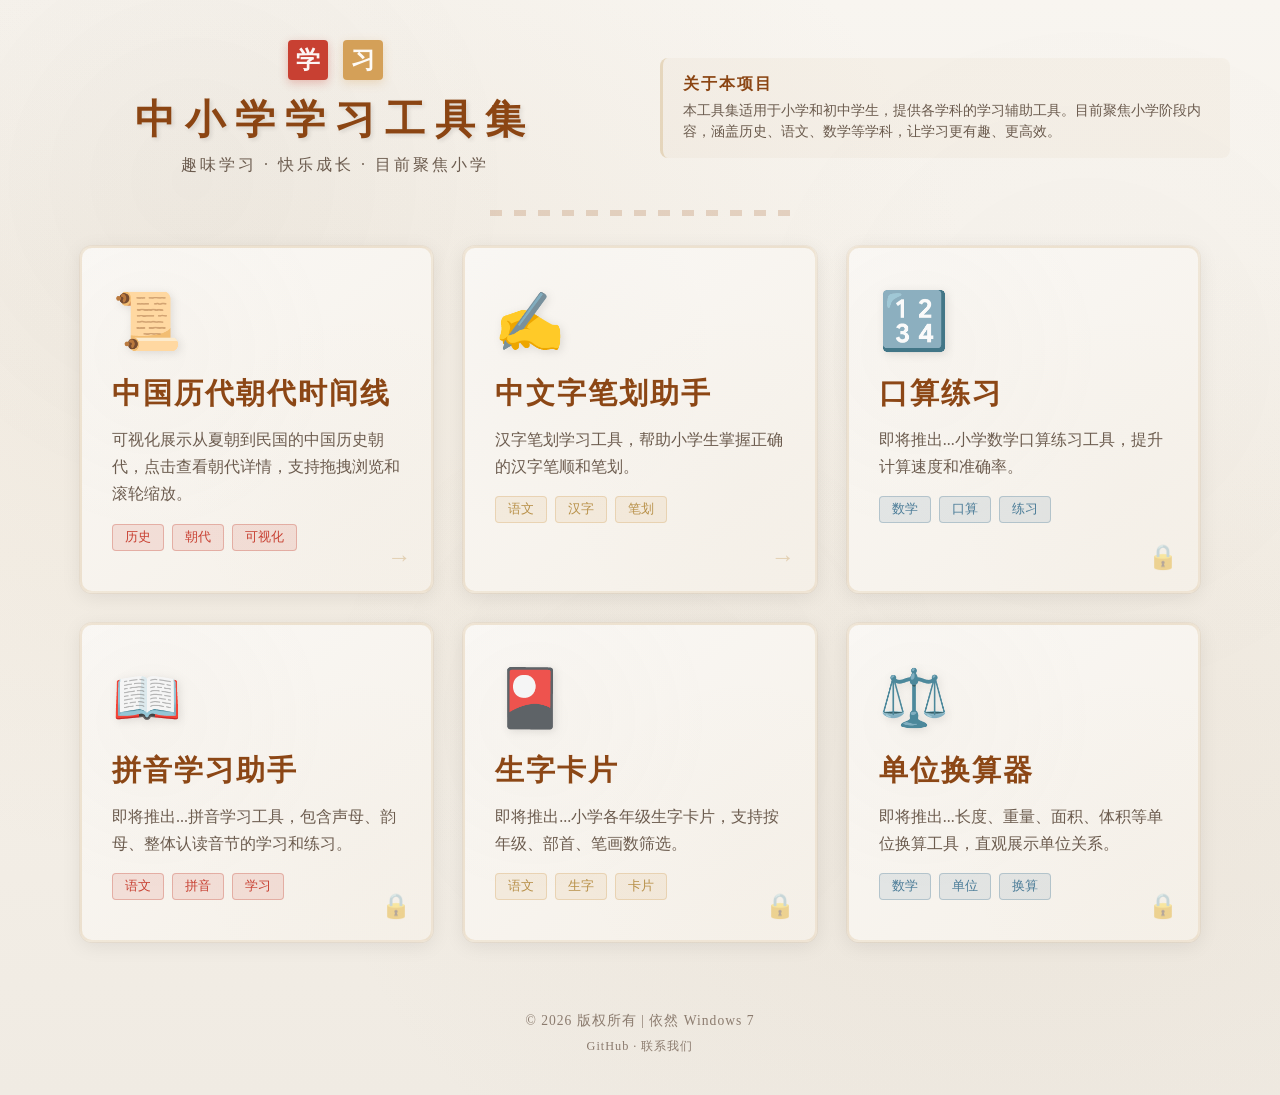
==== index.html @ 07ddbb92 "增加导航页" ====
<!DOCTYPE html>
<html lang="zh-CN">
<head>
    <meta charset="UTF-8">
    <meta name="viewport" content="width=device-width, initial-scale=1.0">
    <title>中小学学习工具集 - 趣味学习助手</title>
    <style>
        * {
            margin: 0;
            padding: 0;
            box-sizing: border-box;
        }

        body {
            font-family: 'Noto Serif SC', 'STSong', 'SimSun', serif;
            background:
                radial-gradient(ellipse at 20% 30%, rgba(200, 180, 150, 0.15) 0%, transparent 50%),
                radial-gradient(ellipse at 80% 70%, rgba(180, 160, 130, 0.1) 0%, transparent 50%),
                linear-gradient(180deg, #F8F5F0 0%, #F5F0E8 50%, #F0EBE3 100%);
            min-height: 100vh;
            position: relative;
        }

        /* 水墨纹理 */
        body::before {
            content: '';
            position: fixed;
            top: 0;
            left: 0;
            right: 0;
            bottom: 0;
            background-image:
                radial-gradient(circle at 15% 20%, rgba(100, 100, 100, 0.03) 0%, transparent 25%),
                radial-gradient(circle at 85% 40%, rgba(100, 100, 100, 0.02) 0%, transparent 30%),
                radial-gradient(circle at 50% 80%, rgba(100, 100, 100, 0.025) 0%, transparent 35%);
            pointer-events: none;
            z-index: 0;
        }

        .header {
            display: flex;
            align-items: center;
            justify-content: space-between;
            padding: 40px 50px;
            position: relative;
            z-index: 1;
            gap: 40px;
        }

        .header-left {
            flex: 1;
            display: flex;
            flex-direction: column;
            align-items: center;
            text-align: center;
        }

        .header-right {
            flex: 1;
        }

        /* 印章装饰 */
        .stamps {
            display: flex;
            justify-content: center;
            gap: 15px;
            margin-bottom: 12px;
        }

        .stamps .stamp {
            width: 40px;
            height: 40px;
            display: flex;
            align-items: center;
            justify-content: center;
            border-radius: 4px;
            font-size: 1.5em;
            font-weight: bold;
            color: rgba(255, 255, 255, 0.95);
        }

        .stamps .stamp.red {
            background: #C84032;
            box-shadow: 0 3px 10px rgba(200, 64, 50, 0.3);
        }

        .stamps .stamp.yellow {
            background: #D4A058;
            box-shadow: 0 3px 10px rgba(212, 160, 88, 0.3);
        }

        .header h1 {
            font-size: 2.5em;
            font-weight: 600;
            color: #8B4513;
            letter-spacing: 10px;
            margin-bottom: 8px;
            text-shadow: 2px 2px 4px rgba(0, 0, 0, 0.1);
        }

        .header .subtitle {
            font-size: 1em;
            color: #6B5B4E;
            letter-spacing: 3px;
            font-weight: 500;
        }

        .header .divider {
            position: absolute;
            bottom: 0;
            left: 50%;
            transform: translateX(-50%);
            width: 300px;
            height: 6px;
            background: repeating-linear-gradient(
                90deg,
                #C8A080 0px,
                #C8A080 12px,
                transparent 12px,
                transparent 24px
            );
            opacity: 0.4;
        }

        .intro {
            padding: 16px 20px;
            background: rgba(200, 160, 100, 0.05);
            border-radius: 8px;
            border-left: 3px solid rgba(200, 160, 100, 0.3);
            text-align: left;
        }

        .intro h2 {
            font-size: 1em;
            color: #8B4513;
            margin-bottom: 6px;
            letter-spacing: 2px;
            font-weight: 600;
        }

        .intro p {
            color: #6B5B4E;
            line-height: 1.5;
            font-size: 0.85em;
        }

        .container {
            max-width: 1200px;
            margin: 0 auto;
            padding: 30px 40px;
            position: relative;
            z-index: 1;
        }

        .tools-grid {
            display: grid;
            grid-template-columns: repeat(auto-fit, minmax(350px, 1fr));
            gap: 30px;
        }

        .tool-card {
            background: linear-gradient(145deg, #FAF8F5 0%, #F5F0E8 100%);
            border-radius: 12px;
            padding: 40px 30px;
            border: 2px solid rgba(200, 160, 100, 0.2);
            box-shadow:
                0 4px 20px rgba(0, 0, 0, 0.08),
                0 0 0 1px rgba(200, 160, 100, 0.1);
            transition: all 0.3s ease;
            cursor: pointer;
            position: relative;
            overflow: hidden;
            text-decoration: none;
            display: block;
        }

        .tool-card::before {
            content: '';
            position: absolute;
            top: 0;
            left: 0;
            right: 0;
            bottom: 0;
            background-image:
                radial-gradient(circle at 20% 30%, rgba(180, 160, 130, 0.03) 0%, transparent 50%),
                radial-gradient(circle at 80% 70%, rgba(180, 160, 130, 0.02) 0%, transparent 50%);
            pointer-events: none;
        }

        .tool-card:hover {
            transform: translateY(-8px);
            box-shadow:
                0 12px 35px rgba(0, 0, 0, 0.12),
                0 0 0 2px rgba(212, 160, 88, 0.4);
            border-color: rgba(212, 160, 88, 0.4);
        }

        .tool-icon {
            font-size: 3.5em;
            margin-bottom: 20px;
            display: block;
            filter: drop-shadow(2px 2px 4px rgba(0, 0, 0, 0.1));
        }

        .tool-card.red .tool-icon { color: #C84032; }
        .tool-card.yellow .tool-icon { color: #D4A058; }
        .tool-card.blue .tool-icon { color: #4A7C98; }

        .tool-card h3 {
            font-size: 1.8em;
            color: #8B4513;
            margin-bottom: 12px;
            font-weight: 600;
            letter-spacing: 2px;
        }

        .tool-card .description {
            color: #6B5B4E;
            font-size: 1em;
            line-height: 1.7;
            margin-bottom: 16px;
        }

        .tool-card .tags {
            display: flex;
            flex-wrap: wrap;
            gap: 8px;
            margin-top: 16px;
        }

        .tag {
            font-size: 0.8em;
            padding: 4px 12px;
            border-radius: 4px;
            font-weight: 500;
        }

        .tool-card.red .tag {
            background: rgba(200, 64, 50, 0.12);
            color: #C84032;
            border: 1px solid rgba(200, 64, 50, 0.3);
        }

        .tool-card.yellow .tag {
            background: rgba(212, 160, 88, 0.12);
            color: #B89048;
            border: 1px solid rgba(212, 160, 88, 0.3);
        }

        .tool-card.blue .tag {
            background: rgba(74, 124, 152, 0.12);
            color: #4A7C98;
            border: 1px solid rgba(74, 124, 152, 0.3);
        }

        .tool-card .arrow {
            position: absolute;
            bottom: 20px;
            right: 20px;
            font-size: 1.5em;
            color: rgba(200, 160, 100, 0.4);
            transition: all 0.3s ease;
        }

        .tool-card:hover .arrow {
            color: rgba(212, 160, 88, 0.8);
            transform: translateX(5px);
        }

        .coming-soon {
            text-align: center;
            padding: 80px 40px;
            color: #8B7B6E;
        }

        .coming-soon h3 {
            font-size: 1.5em;
            margin-bottom: 12px;
            letter-spacing: 3px;
        }

        .coming-soon p {
            font-size: 1em;
            opacity: 0.7;
        }

        .footer {
            text-align: center;
            padding: 40px 20px;
            color: #8B7B6E;
            font-size: 0.85em;
            letter-spacing: 1px;
            position: relative;
            z-index: 1;
        }

        .footer a {
            color: #8B7B6E;
            text-decoration: none;
        }

        @media (max-width: 768px) {
            .header {
                flex-direction: column;
                padding: 30px 30px 40px;
            }

            .header-left {
                margin-bottom: 30px;
            }

            .header h1 {
                font-size: 1.8em;
                letter-spacing: 6px;
            }

            .stamps .stamp {
                width: 35px;
                height: 35px;
                font-size: 1.2em;
            }

            .header .subtitle {
                font-size: 0.9em;
            }

            .tools-grid {
                grid-template-columns: 1fr;
            }

            .tool-card {
                padding: 30px 24px;
            }
        }
    </style>
</head>
<body>
    <div class="header">
        <div class="header-left">
            <div class="stamps">
                <div class="stamp red">学</div>
                <div class="stamp yellow">习</div>
            </div>
            <h1>中小学学习工具集</h1>
            <div class="subtitle">趣味学习 · 快乐成长 · 目前聚焦小学</div>
            <div class="divider"></div>
        </div>
        <div class="header-right">
            <div class="intro">
                <h2>关于本项目</h2>
                <p>本工具集适用于小学和初中学生，提供各学科的学习辅助工具。目前聚焦小学阶段内容，涵盖历史、语文、数学等学科，让学习更有趣、更高效。</p>
            </div>
        </div>
    </div>

    <div class="container">
        <div class="tools-grid">
            <a href="chinese-dynasties-timeline.html" class="tool-card red">
                <span class="tool-icon">📜</span>
                <h3>中国历代朝代时间线</h3>
                <div class="description">
                    可视化展示从夏朝到民国的中国历史朝代，点击查看朝代详情，支持拖拽浏览和滚轮缩放。
                </div>
                <div class="tags">
                    <span class="tag">历史</span>
                    <span class="tag">朝代</span>
                    <span class="tag">可视化</span>
                </div>
                <span class="arrow">→</span>
            </a>

            <a href="chinese-stroke-buddy.html" class="tool-card yellow">
                <span class="tool-icon">✍️</span>
                <h3>中文字笔划助手</h3>
                <div class="description">
                    汉字笔划学习工具，帮助小学生掌握正确的汉字笔顺和笔划。
                </div>
                <div class="tags">
                    <span class="tag">语文</span>
                    <span class="tag">汉字</span>
                    <span class="tag">笔划</span>
                </div>
                <span class="arrow">→</span>
            </a>

            <a href="#" class="tool-card blue" onclick="return false;">
                <span class="tool-icon">🔢</span>
                <h3>口算练习</h3>
                <div class="description">
                    即将推出...小学数学口算练习工具，提升计算速度和准确率。
                </div>
                <div class="tags">
                    <span class="tag">数学</span>
                    <span class="tag">口算</span>
                    <span class="tag">练习</span>
                </div>
                <span class="arrow">🔒</span>
            </a>

            <a href="#" class="tool-card red" onclick="return false;">
                <span class="tool-icon">📖</span>
                <h3>拼音学习助手</h3>
                <div class="description">
                    即将推出...拼音学习工具，包含声母、韵母、整体认读音节的学习和练习。
                </div>
                <div class="tags">
                    <span class="tag">语文</span>
                    <span class="tag">拼音</span>
                    <span class="tag">学习</span>
                </div>
                <span class="arrow">🔒</span>
            </a>

            <a href="#" class="tool-card yellow" onclick="return false;">
                <span class="tool-icon">🎴</span>
                <h3>生字卡片</h3>
                <div class="description">
                    即将推出...小学各年级生字卡片，支持按年级、部首、笔画数筛选。
                </div>
                <div class="tags">
                    <span class="tag">语文</span>
                    <span class="tag">生字</span>
                    <span class="tag">卡片</span>
                </div>
                <span class="arrow">🔒</span>
            </a>

            <a href="#" class="tool-card blue" onclick="return false;">
                <span class="tool-icon">⚖️</span>
                <h3>单位换算器</h3>
                <div class="description">
                    即将推出...长度、重量、面积、体积等单位换算工具，直观展示单位关系。
                </div>
                <div class="tags">
                    <span class="tag">数学</span>
                    <span class="tag">单位</span>
                    <span class="tag">换算</span>
                </div>
                <span class="arrow">🔒</span>
            </a>
        </div>
    </div>

    <div class="footer">
        <p>© 2026 版权所有 | 依然 Windows 7</p>
        <p style="margin-top: 8px; font-size: 0.9em;">
            <a href="https://github.com" target="_blank">GitHub</a> ·
            <a href="mailto:contact@example.com">联系我们</a>
        </p>
    </div>
</body>
</html>
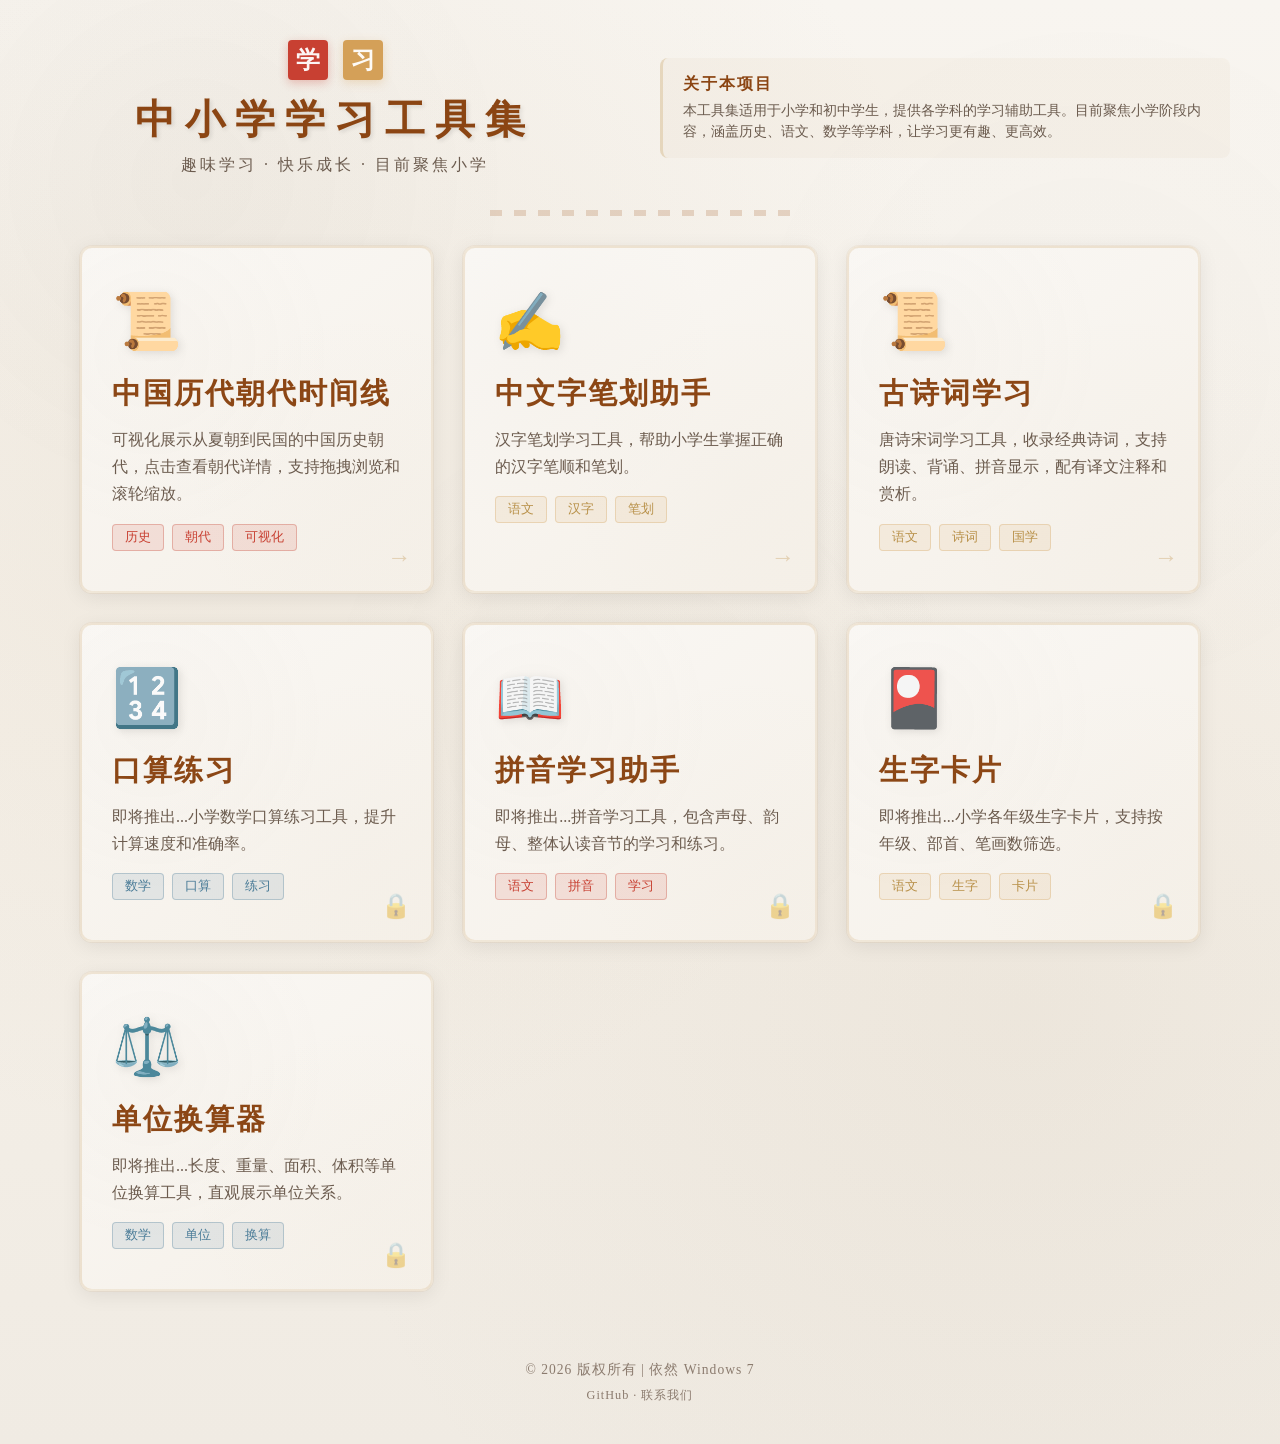
==== commit b96f13cf: "古诗词" ====
--- a/index.html
+++ b/index.html
@@ -383,6 +383,20 @@
                 <span class="arrow">→</span>
             </a>
 
+            <a href="poetry-learning.html" class="tool-card yellow">
+                <span class="tool-icon">📜</span>
+                <h3>古诗词学习</h3>
+                <div class="description">
+                    唐诗宋词学习工具，收录经典诗词，支持朗读、背诵、拼音显示，配有译文注释和赏析。
+                </div>
+                <div class="tags">
+                    <span class="tag">语文</span>
+                    <span class="tag">诗词</span>
+                    <span class="tag">国学</span>
+                </div>
+                <span class="arrow">→</span>
+            </a>
+
             <a href="#" class="tool-card blue" onclick="return false;">
                 <span class="tool-icon">🔢</span>
                 <h3>口算练习</h3>
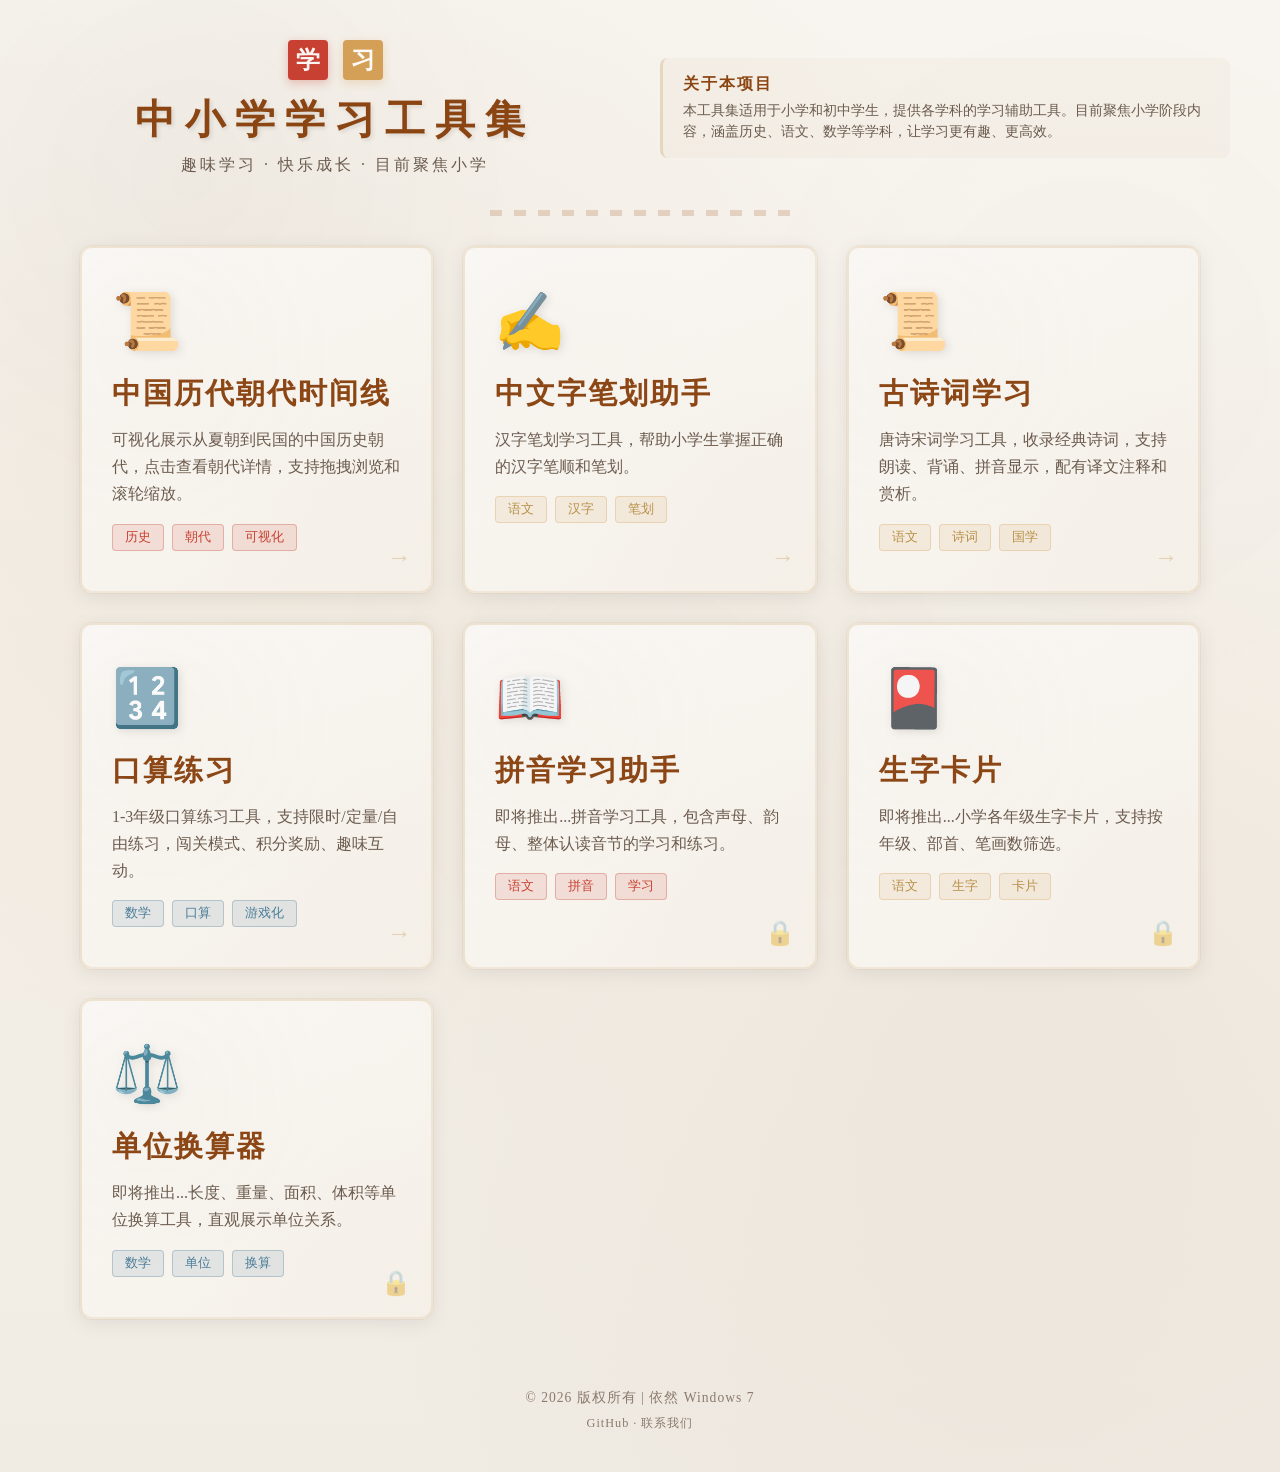
==== commit c6c2675f: "口算练习" ====
--- a/index.html
+++ b/index.html
@@ -397,18 +397,18 @@
                 <span class="arrow">→</span>
             </a>
 
-            <a href="#" class="tool-card blue" onclick="return false;">
+            <a href="math-practice.html" class="tool-card blue">
                 <span class="tool-icon">🔢</span>
                 <h3>口算练习</h3>
                 <div class="description">
-                    即将推出...小学数学口算练习工具，提升计算速度和准确率。
+                    1-3年级口算练习工具，支持限时/定量/自由练习，闯关模式、积分奖励、趣味互动。
                 </div>
                 <div class="tags">
                     <span class="tag">数学</span>
                     <span class="tag">口算</span>
-                    <span class="tag">练习</span>
-                </div>
-                <span class="arrow">🔒</span>
+                    <span class="tag">游戏化</span>
+                </div>
+                <span class="arrow">→</span>
             </a>
 
             <a href="#" class="tool-card red" onclick="return false;">
